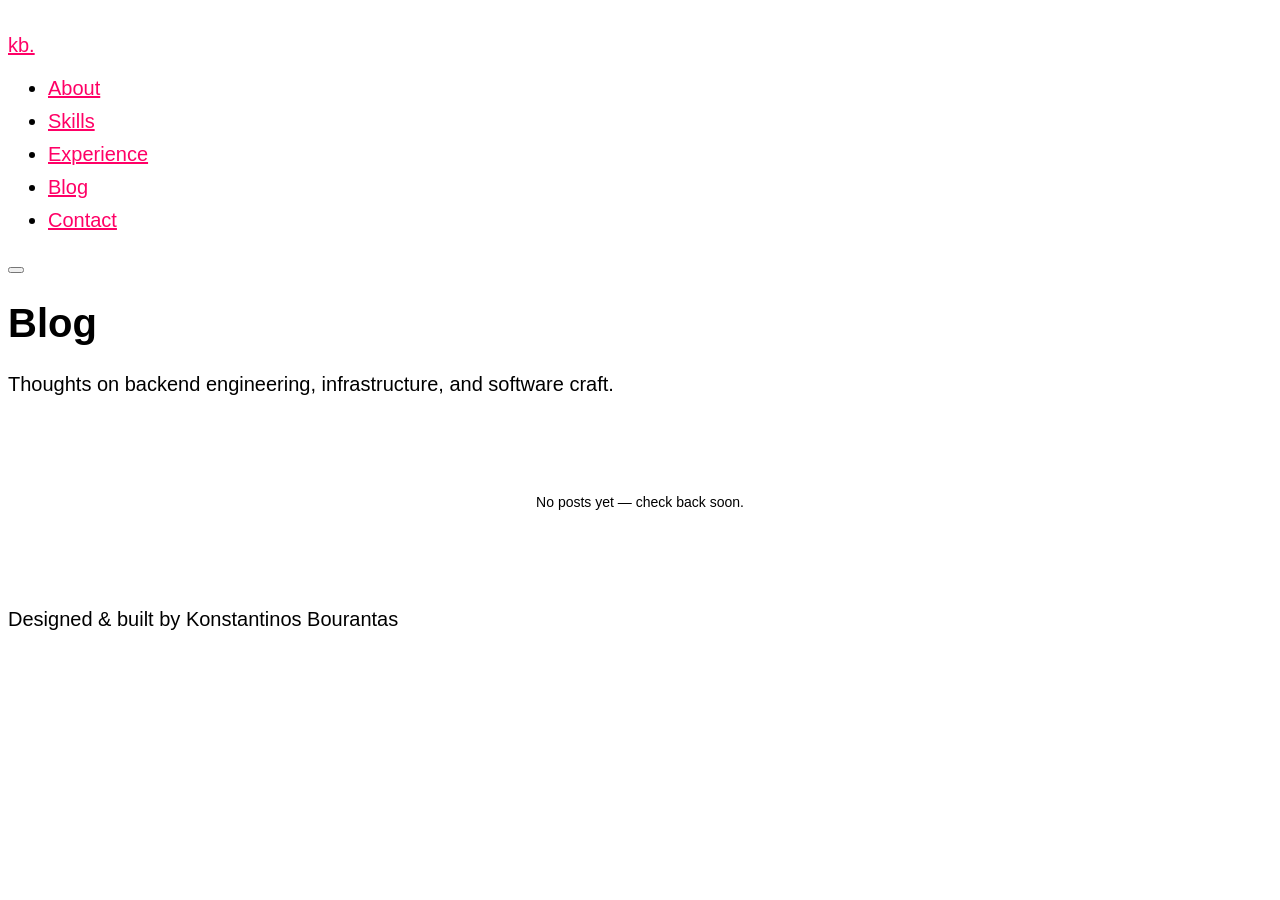
==== blog/index.html @ 4cfc1683 "update personal page design" ====
<!DOCTYPE html>
<html lang="en">
<head>
  <meta charset="UTF-8" />
  <meta name="viewport" content="width=device-width, initial-scale=1" />

  <!-- Primary -->
  <title>Blog — Konstantinos Bourantas</title>
  <meta name="description" content="Thoughts on backend engineering, cloud infrastructure, Python, Kubernetes, and software craft by Konstantinos Bourantas." />
  <meta name="author" content="Konstantinos Bourantas" />
  <link rel="canonical" href="https://omnone.github.io/blog/" />

  <!-- Open Graph -->
  <meta property="og:type" content="website" />
  <meta property="og:url" content="https://omnone.github.io/blog/" />
  <meta property="og:title" content="Blog — Konstantinos Bourantas" />
  <meta property="og:description" content="Thoughts on backend engineering, cloud infrastructure, Python, Kubernetes, and software craft." />
  <meta property="og:image" content="https://omnone.github.io/assets/images/profile3.jpg" />
  <meta property="og:site_name" content="Konstantinos Bourantas" />

  <!-- Twitter Card -->
  <meta name="twitter:card" content="summary" />
  <meta name="twitter:title" content="Blog — Konstantinos Bourantas" />
  <meta name="twitter:description" content="Thoughts on backend engineering, cloud infrastructure, Python, and Kubernetes." />

  <link rel="preconnect" href="https://fonts.googleapis.com">
  <link rel="preconnect" href="https://fonts.gstatic.com" crossorigin>
  <link href="https://fonts.googleapis.com/css2?family=Inter:wght@300;400;500;600;700&family=JetBrains+Mono:wght@400;500&display=swap" rel="stylesheet">
  <link rel="stylesheet" href="../assets/css/style.css" />
</head>
<body>

  <nav id="navbar">
    <div class="nav-inner">
      <a class="nav-logo" href="/">kb.</a>
      <ul class="nav-links" id="nav-links">
        <li><a href="/#about">About</a></li>
        <li><a href="/#skills">Skills</a></li>
        <li><a href="/#experience">Experience</a></li>
        <li><a href="/blog/index.html">Blog</a></li>
        <li><a href="/#contact" class="btn-nav">Contact</a></li>
      </ul>
      <button class="hamburger" id="hamburger" aria-label="Toggle menu">
        <span></span><span></span><span></span>
      </button>
    </div>
  </nav>

  <div class="page-header">
    <h1>Blog</h1>
    <p>Thoughts on backend engineering, infrastructure, and software craft.</p>
  </div>

  <!--
    To add a new post:
    1. Copy blog/posts/_template.html to blog/posts/your-post-slug.html
    2. Fill in POST_TITLE, TAG, date, content
    3. Add a new .blog-card entry below pointing to the new file
    4. Add a matching card in the blog preview section of index.html
  -->
  <div class="blog-listing" id="posts">

    <!-- No posts yet — delete this block and add .blog-card entries when you publish -->
    <div style="grid-column: 1/-1; padding: 4rem 0; text-align: center;">
      <p style="font-family: var(--font-mono); font-size: 0.875rem; color: var(--text-muted);">No posts yet — check back soon.</p>
    </div>

  </div>

  <footer>
    <p>Designed &amp; built by Konstantinos Bourantas</p>
  </footer>

  <script src="../assets/js/main.js"></script>
</body>
</html>
---- assets/css/style.css ----
body {
            /* font-family: Oswald, sans-serif; */
            font-family: 'Open Sans Condensed', sans-serif;
            padding-top: 2%;
            font-size: 20px;
            background: rgb(255, 255, 255);
            position: relative;
        }

        li {
            margin: 10px auto;
        }

        .responsive {
            width: 100%;
            height: auto;
        }

        .center-text {
            text-align: center;
        }

        .skill-list {
            list-style: none;
            margin: 0;
            padding: 1em;
        }

        .card p {
            padding: 3%;
        }

        .navbar-brand {}

        #sep {
            border-left: 1px solid;
        }

        .center-bitch {
            text-align: center;
            margin-left: auto;
            margin-right: auto;
        }

        hr {
            background-color: white;
          
        }

        .fa {
            padding: 10px;
        }

        #myBtn {
            display: none;
            /* Hidden by default */
            position: fixed;
            /* Fixed/sticky position */
            bottom: 20px;
            /* Place the button at the bottom of the page */
            right: 30px;
            /* Place the button 30px from the right */
            z-index: 99;
            /* Make sure it does not overlap */
            border: none;
            /* Remove borders */
            outline: none;
            /* Remove outline */
            background: rgb(38, 38, 38, 0.9);
            color: rgb(217, 217, 217);
            /* Text color */
            cursor: pointer;
            /* Add a mouse pointer on hover */
            padding: 5px;
            /* Some padding */
            border-radius: 5px;
            /* Rounded corners */
        }

        #myBtn:hover {
            font-weight: bold;
            color: hite;
            /* Add a dark-grey background on hover */
        }

        #foot {
            margin-top: 2%;
            text-align: center;
            text-shadow: 1px 1px 1px rgb(38, 38, 38, 0.9);
            color: rgb(38, 38, 38, 0.9);
        }

        .kostas-photo {
            width: 160px;
            height: 150px;
            text-align: center;
            margin: 20px auto;
            box-shadow: 0 4px 8px 0 rgba(0, 0, 0, 0.2), 0 6px 20px 0 rgba(0, 0, 0, 0.19);
            border-radius: 50%;
        }

        .card {
            /* margin-top: 10%; */
        }

        #education-card {
            color: rgb(38, 38, 38, 0.9);
            background: : rgba(217, 217, 217, 0.5) !important;
            margin-bottom: 10%;
            margin-top: 5%;
            /*position: relative;*/
        }

        #info-card-left,
        #info-card-right {
            margin-top: 5%;
            margin-bottom: 5%;

        }

        #sticky-sidebar{
            overflow: auto!important;
            position: -webkit-sticky!important;
            position: sticky!important;
            top: 5%!important;
        }



        .navbar-nav>li>a {
            padding-top: 5px !important;
            padding-bottom: 5px !important;
            font-size: 15px;
        }

        .navbar {
            min-height: 32px !important
        }

        .panel {
            background-color: rgba(89, 89, 89, 0.7);
            border: 1px solid rgba(89, 89, 89, 0.8);
            margin-top: 30px;
            padding-bottom: 20px;
            color: rgb(102, 102, 102);
            box-shadow: 0 4px 8px 0 rgba(0, 0, 0, 0.2), 0 6px 20px 0 rgba(0, 0, 0, 0.19);
        }

        .custom-panel {
            background: rgb(38, 38, 38);
            /*fallback*/
            background: rgb(38, 38, 38, 0.9);
            color: rgb(217, 217, 217);
        }


        .custom-panel p {
            border: 1px solid rgb(102, 102, 102);
            border-radius: 10px;
            padding-top: 20px;
            padding: 20px;
        }

        #row-icons {
            border: 1px solid rgb(102, 102, 102);
            border-radius: 10px;
            /* padding-top: 20px; */
            padding: 1%;
        }

        #row-icons a:hover {
            background-color: rgb(38, 38, 38, 0.6);
        }

        /* Bob */

        @-webkit-keyframes hvr-bob {
            0% {
                -webkit-transform: translateY(-8px);
                transform: translateY(-8px);
            }

            50% {
                -webkit-transform: translateY(-4px);
                transform: translateY(-4px);
            }

            100% {
                -webkit-transform: translateY(-8px);
                transform: translateY(-8px);
            }
        }

        @keyframes hvr-bob {
            0% {
                -webkit-transform: translateY(-8px);
                transform: translateY(-8px);
            }

            50% {
                -webkit-transform: translateY(-4px);
                transform: translateY(-4px);
            }

            100% {
                -webkit-transform: translateY(-8px);
                transform: translateY(-8px);
            }
        }

        @-webkit-keyframes hvr-bob-float {
            100% {
                -webkit-transform: translateY(-8px);
                transform: translateY(-8px);
            }
        }

        @keyframes hvr-bob-float {
            100% {
                -webkit-transform: translateY(-8px);
                transform: translateY(-8px);
            }
        }

        .hvr-bob {
            display: inline-block;
            vertical-align: middle;
            -webkit-transform: perspective(1px) translateZ(0);
            transform: perspective(1px) translateZ(0);
            box-shadow: 0 0 1px rgba(0, 0, 0, 0);
        }

        .hvr-bob:hover,
        .hvr-bob:focus,
        .hvr-bob:active {
            -webkit-animation-name: hvr-bob-float, hvr-bob;
            animation-name: hvr-bob-float, hvr-bob;
            -webkit-animation-duration: .3s, 1.5s;
            animation-duration: .3s, 1.5s;
            -webkit-animation-delay: 0s, .3s;
            animation-delay: 0s, .3s;
            -webkit-animation-timing-function: ease-out, ease-in-out;
            animation-timing-function: ease-out, ease-in-out;
            -webkit-animation-iteration-count: 1, infinite;
            animation-iteration-count: 1, infinite;
            -webkit-animation-fill-mode: forwards;
            animation-fill-mode: forwards;
            -webkit-animation-direction: normal, alternate;
            animation-direction: normal, alternate;
        }

        .border-custom {
            border: 1px solid rgb(102, 102, 102);
            border-radius: 10px;
            /* padding-top: 20px; */
            padding: 20px;
        }

        .navbar-custom {
            background: rgb(38, 38, 38, 0.9);
            color: rgb(217, 217, 217);
        }

        /* links color */

        a,
        #email-pop,
        .btn-link {
            /* color: rgb(255, 0, 255); */
            color: rgb(255, 0, 102);
        }

        .card-header {
            background-color: white;
            color: black;
        }

        #row-icons a {
            padding: 2%;
        }

        a:hover,
        #email-pop:hover,
        button:hover {
            color: rgb(255, 77, 148) !important;
        }

        .navbar-custom .navbar-nav>.active>a {
            color: white;
            background-color: transparent;
        }

        li.active a:hover {
            font-weight: bold;
            color: white;
            background: none;
            border-bottom: 1px solid white;
            #0088cc;
            display: inline;
        }

        .navbar-custom .navbar-nav>li>a:focus,
        .navbar-custom .navbar-nav>.active>a:focus {
            background: none !important;
            font-weight: bold;
        }

        .navbar-custom .navbar-nav>li>a:hover,
        .navbar-custom .navbar-nav>.active>a:hover,
        .navbar-custom .navbar-nav>.open>a {
            font-weight: bold;
            color: white;
            background: none;
            border-bottom: 1px solid white;
        }

        .navbar-toggle .icon-bar {
            background-color: rgb(217, 217, 217);
        }

        #general {
            /* background-image: url('imgs/aspromauro.jpg'); */
            min-height: 500px;
            background-attachment: fixed;
            background-position: center;
            background-repeat: no-repeat;
            background-size: cover;
            /* padding-top: 30px; */
            border-radius: 10px;
            border: 1px solid rgba(0, 0, 0, 0.125);
            webkit-background-size: cover;
            -moz-background-size: cover;
            -o-background-size: cover;
            background-size: cover;
            height: 100%;
            width: 100%;
        }

        #panel-info ul li {
            color: white;
            padding-right: 40px;
            padding-top: 5px;
            text-align: center;
            list-style-type: none;
        }

        #panel-info {
            display: none;
            background: rgb(38, 38, 38, 0.9);
        }

        #welcome {
            color: white;
            font-size: 150px;
            margin-top: 100px;
            text-shadow: 1px 1px 2px black
        }

        #ceid-link {
            color: rgb(204, 0, 204) !important;
        }

        .terminal {
            background-color: black !important;
            color: rgb(204, 0, 204) !important;
            font-family: Monaco, Consolas, "Lucida Console", monospace;
            text-align: left !important;
            width: 600px;
            display: inline-block;
            height: auto;
        }

        @media only screen and (max-width: 700px) {
            .terminal {
                background-color: black !important;
                color: rgb(204, 0, 204) !important;
                font-family: Monaco, Consolas, "Lucida Console", monospace;
                text-align: left !important;
                width: auto;
                display: inline-block;
                height: auto;
            }
        }

        .terminal p {
            display: inline;
        }

        .cmd {
            display: inline;
        }

        .nodisplay {
            visibility: hidden;
        }

        input[type="text"],
        textarea {
            background-color: black;
            outline: none;
        }

        *:focus {
            outline: none;
        }

        .title {
            display: inline-block;
            border: 1px solid rgb(102, 102, 102);
            border-radius: 10px;
            margin: 10px;
            color: rgb(217, 217, 217);
        }

        #contact ul {
            list-style: none;
            border: 1px solid rgb(102, 102, 102);
            border-radius: 10px;
        }
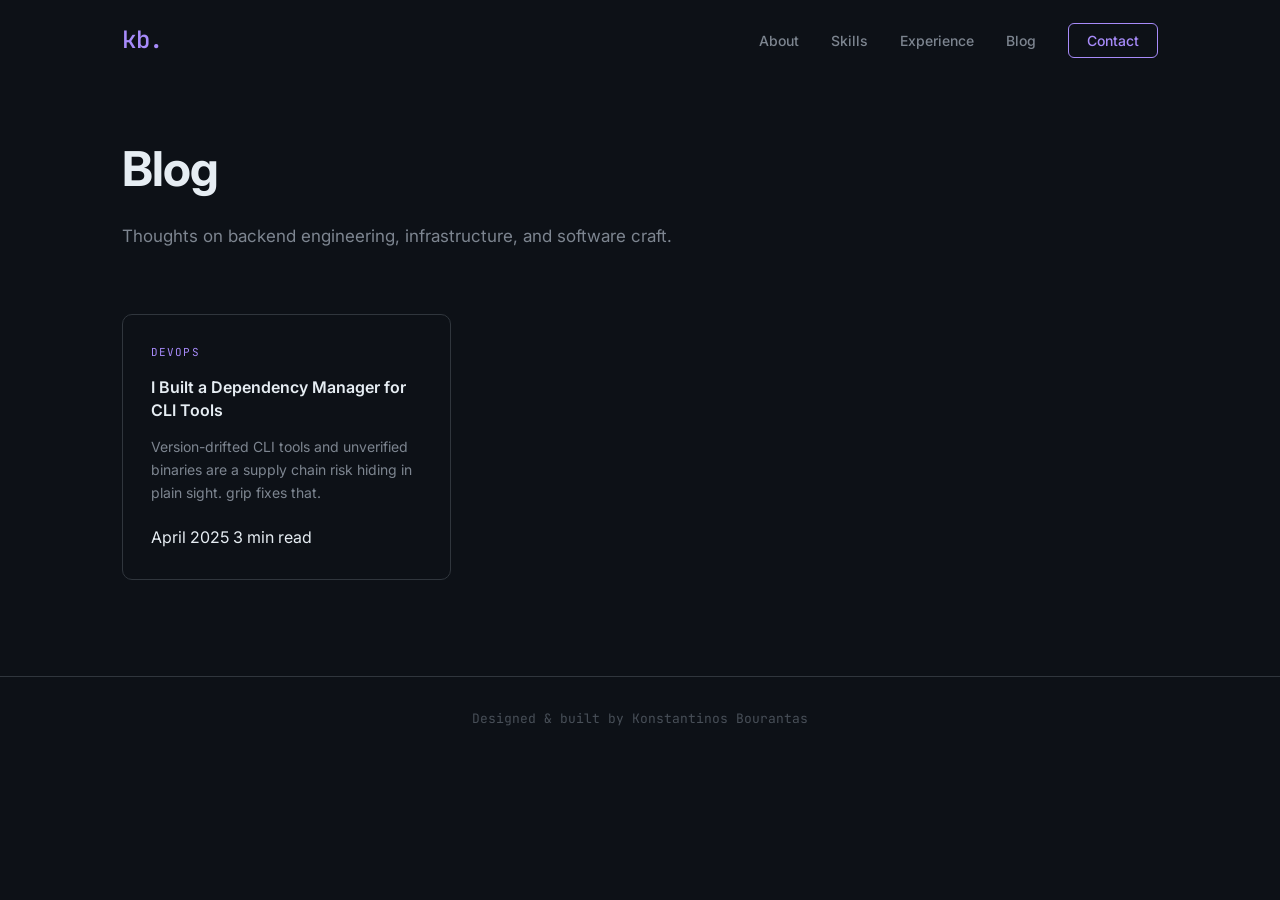
==== commit d41a97ad: "add article grip" ====
--- a/blog/index.html
+++ b/blog/index.html
@@ -60,10 +60,15 @@
   -->
   <div class="blog-listing" id="posts">
 
-    <!-- No posts yet — delete this block and add .blog-card entries when you publish -->
-    <div style="grid-column: 1/-1; padding: 4rem 0; text-align: center;">
-      <p style="font-family: var(--font-mono); font-size: 0.875rem; color: var(--text-muted);">No posts yet — check back soon.</p>
-    </div>
+    <a href="posts/grip-cli-dependency-manager.html" class="blog-card">
+      <span class="blog-tag">DevOps</span>
+      <h3>I Built a Dependency Manager for CLI Tools</h3>
+      <p>Version-drifted CLI tools and unverified binaries are a supply chain risk hiding in plain sight. grip fixes that.</p>
+      <div class="card-meta">
+        <span>April 2025</span>
+        <span>3 min read</span>
+      </div>
+    </a>
 
   </div>
 
--- a/assets/css/style.css
+++ b/assets/css/style.css
@@ -1,419 +1,850 @@
-        body {
-            /* font-family: Oswald, sans-serif; */
-            font-family: 'Open Sans Condensed', sans-serif;
-            padding-top: 2%;
-            font-size: 20px;
-            background: rgb(255, 255, 255);
-            position: relative;
-        }
-
-        li {
-            margin: 10px auto;
-        }
-
-        .responsive {
-            width: 100%;
-            height: auto;
-        }
-
-        .center-text {
-            text-align: center;
-        }
-
-        .skill-list {
-            list-style: none;
-            margin: 0;
-            padding: 1em;
-        }
-
-        .card p {
-            padding: 3%;
-        }
-
-        .navbar-brand {}
-
-        #sep {
-            border-left: 1px solid;
-        }
-
-        .center-bitch {
-            text-align: center;
-            margin-left: auto;
-            margin-right: auto;
-        }
-
-        hr {
-            background-color: white;
-          
-        }
-
-        .fa {
-            padding: 10px;
-        }
-
-        #myBtn {
-            display: none;
-            /* Hidden by default */
-            position: fixed;
-            /* Fixed/sticky position */
-            bottom: 20px;
-            /* Place the button at the bottom of the page */
-            right: 30px;
-            /* Place the button 30px from the right */
-            z-index: 99;
-            /* Make sure it does not overlap */
-            border: none;
-            /* Remove borders */
-            outline: none;
-            /* Remove outline */
-            background: rgb(38, 38, 38, 0.9);
-            color: rgb(217, 217, 217);
-            /* Text color */
-            cursor: pointer;
-            /* Add a mouse pointer on hover */
-            padding: 5px;
-            /* Some padding */
-            border-radius: 5px;
-            /* Rounded corners */
-        }
-
-        #myBtn:hover {
-            font-weight: bold;
-            color: hite;
-            /* Add a dark-grey background on hover */
-        }
-
-        #foot {
-            margin-top: 2%;
-            text-align: center;
-            text-shadow: 1px 1px 1px rgb(38, 38, 38, 0.9);
-            color: rgb(38, 38, 38, 0.9);
-        }
-
-        .kostas-photo {
-            width: 160px;
-            height: 150px;
-            text-align: center;
-            margin: 20px auto;
-            box-shadow: 0 4px 8px 0 rgba(0, 0, 0, 0.2), 0 6px 20px 0 rgba(0, 0, 0, 0.19);
-            border-radius: 50%;
-        }
-
-        .card {
-            /* margin-top: 10%; */
-        }
-
-        #education-card {
-            color: rgb(38, 38, 38, 0.9);
-            background: : rgba(217, 217, 217, 0.5) !important;
-            margin-bottom: 10%;
-            margin-top: 5%;
-            /*position: relative;*/
-        }
-
-        #info-card-left,
-        #info-card-right {
-            margin-top: 5%;
-            margin-bottom: 5%;
-
-        }
-
-        #sticky-sidebar{
-            overflow: auto!important;
-            position: -webkit-sticky!important;
-            position: sticky!important;
-            top: 5%!important;
-        }
-
-
-
-        .navbar-nav>li>a {
-            padding-top: 5px !important;
-            padding-bottom: 5px !important;
-            font-size: 15px;
-        }
-
-        .navbar {
-            min-height: 32px !important
-        }
-
-        .panel {
-            background-color: rgba(89, 89, 89, 0.7);
-            border: 1px solid rgba(89, 89, 89, 0.8);
-            margin-top: 30px;
-            padding-bottom: 20px;
-            color: rgb(102, 102, 102);
-            box-shadow: 0 4px 8px 0 rgba(0, 0, 0, 0.2), 0 6px 20px 0 rgba(0, 0, 0, 0.19);
-        }
-
-        .custom-panel {
-            background: rgb(38, 38, 38);
-            /*fallback*/
-            background: rgb(38, 38, 38, 0.9);
-            color: rgb(217, 217, 217);
-        }
-
-
-        .custom-panel p {
-            border: 1px solid rgb(102, 102, 102);
-            border-radius: 10px;
-            padding-top: 20px;
-            padding: 20px;
-        }
-
-        #row-icons {
-            border: 1px solid rgb(102, 102, 102);
-            border-radius: 10px;
-            /* padding-top: 20px; */
-            padding: 1%;
-        }
-
-        #row-icons a:hover {
-            background-color: rgb(38, 38, 38, 0.6);
-        }
-
-        /* Bob */
-
-        @-webkit-keyframes hvr-bob {
-            0% {
-                -webkit-transform: translateY(-8px);
-                transform: translateY(-8px);
-            }
-
-            50% {
-                -webkit-transform: translateY(-4px);
-                transform: translateY(-4px);
-            }
-
-            100% {
-                -webkit-transform: translateY(-8px);
-                transform: translateY(-8px);
-            }
-        }
-
-        @keyframes hvr-bob {
-            0% {
-                -webkit-transform: translateY(-8px);
-                transform: translateY(-8px);
-            }
-
-            50% {
-                -webkit-transform: translateY(-4px);
-                transform: translateY(-4px);
-            }
-
-            100% {
-                -webkit-transform: translateY(-8px);
-                transform: translateY(-8px);
-            }
-        }
-
-        @-webkit-keyframes hvr-bob-float {
-            100% {
-                -webkit-transform: translateY(-8px);
-                transform: translateY(-8px);
-            }
-        }
-
-        @keyframes hvr-bob-float {
-            100% {
-                -webkit-transform: translateY(-8px);
-                transform: translateY(-8px);
-            }
-        }
-
-        .hvr-bob {
-            display: inline-block;
-            vertical-align: middle;
-            -webkit-transform: perspective(1px) translateZ(0);
-            transform: perspective(1px) translateZ(0);
-            box-shadow: 0 0 1px rgba(0, 0, 0, 0);
-        }
-
-        .hvr-bob:hover,
-        .hvr-bob:focus,
-        .hvr-bob:active {
-            -webkit-animation-name: hvr-bob-float, hvr-bob;
-            animation-name: hvr-bob-float, hvr-bob;
-            -webkit-animation-duration: .3s, 1.5s;
-            animation-duration: .3s, 1.5s;
-            -webkit-animation-delay: 0s, .3s;
-            animation-delay: 0s, .3s;
-            -webkit-animation-timing-function: ease-out, ease-in-out;
-            animation-timing-function: ease-out, ease-in-out;
-            -webkit-animation-iteration-count: 1, infinite;
-            animation-iteration-count: 1, infinite;
-            -webkit-animation-fill-mode: forwards;
-            animation-fill-mode: forwards;
-            -webkit-animation-direction: normal, alternate;
-            animation-direction: normal, alternate;
-        }
-
-        .border-custom {
-            border: 1px solid rgb(102, 102, 102);
-            border-radius: 10px;
-            /* padding-top: 20px; */
-            padding: 20px;
-        }
-
-        .navbar-custom {
-            background: rgb(38, 38, 38, 0.9);
-            color: rgb(217, 217, 217);
-        }
-
-        /* links color */
-
-        a,
-        #email-pop,
-        .btn-link {
-            /* color: rgb(255, 0, 255); */
-            color: rgb(255, 0, 102);
-        }
-
-        .card-header {
-            background-color: white;
-            color: black;
-        }
-
-        #row-icons a {
-            padding: 2%;
-        }
-
-        a:hover,
-        #email-pop:hover,
-        button:hover {
-            color: rgb(255, 77, 148) !important;
-        }
-
-        .navbar-custom .navbar-nav>.active>a {
-            color: white;
-            background-color: transparent;
-        }
-
-        li.active a:hover {
-            font-weight: bold;
-            color: white;
-            background: none;
-            border-bottom: 1px solid white;
-            #0088cc;
-            display: inline;
-        }
-
-        .navbar-custom .navbar-nav>li>a:focus,
-        .navbar-custom .navbar-nav>.active>a:focus {
-            background: none !important;
-            font-weight: bold;
-        }
-
-        .navbar-custom .navbar-nav>li>a:hover,
-        .navbar-custom .navbar-nav>.active>a:hover,
-        .navbar-custom .navbar-nav>.open>a {
-            font-weight: bold;
-            color: white;
-            background: none;
-            border-bottom: 1px solid white;
-        }
-
-        .navbar-toggle .icon-bar {
-            background-color: rgb(217, 217, 217);
-        }
-
-        #general {
-            /* background-image: url('imgs/aspromauro.jpg'); */
-            min-height: 500px;
-            background-attachment: fixed;
-            background-position: center;
-            background-repeat: no-repeat;
-            background-size: cover;
-            /* padding-top: 30px; */
-            border-radius: 10px;
-            border: 1px solid rgba(0, 0, 0, 0.125);
-            webkit-background-size: cover;
-            -moz-background-size: cover;
-            -o-background-size: cover;
-            background-size: cover;
-            height: 100%;
-            width: 100%;
-        }
-
-        #panel-info ul li {
-            color: white;
-            padding-right: 40px;
-            padding-top: 5px;
-            text-align: center;
-            list-style-type: none;
-        }
-
-        #panel-info {
-            display: none;
-            background: rgb(38, 38, 38, 0.9);
-        }
-
-        #welcome {
-            color: white;
-            font-size: 150px;
-            margin-top: 100px;
-            text-shadow: 1px 1px 2px black
-        }
-
-        #ceid-link {
-            color: rgb(204, 0, 204) !important;
-        }
-
-        .terminal {
-            background-color: black !important;
-            color: rgb(204, 0, 204) !important;
-            font-family: Monaco, Consolas, "Lucida Console", monospace;
-            text-align: left !important;
-            width: 600px;
-            display: inline-block;
-            height: auto;
-        }
-
-        @media only screen and (max-width: 700px) {
-            .terminal {
-                background-color: black !important;
-                color: rgb(204, 0, 204) !important;
-                font-family: Monaco, Consolas, "Lucida Console", monospace;
-                text-align: left !important;
-                width: auto;
-                display: inline-block;
-                height: auto;
-            }
-        }
-
-        .terminal p {
-            display: inline;
-        }
-
-        .cmd {
-            display: inline;
-        }
-
-        .nodisplay {
-            visibility: hidden;
-        }
-
-        input[type="text"],
-        textarea {
-            background-color: black;
-            outline: none;
-        }
-
-        *:focus {
-            outline: none;
-        }
-
-        .title {
-            display: inline-block;
-            border: 1px solid rgb(102, 102, 102);
-            border-radius: 10px;
-            margin: 10px;
-            color: rgb(217, 217, 217);
-        }
-
-        #contact ul {
-            list-style: none;
-            border: 1px solid rgb(102, 102, 102);
-            border-radius: 10px;
-        }+/* ================================================
+   Design System — Konstantinos Bourantas
+   ================================================ */
+:root {
+  --bg: #0d1117;
+  --surface: #161b22;
+  --surface-2: #21262d;
+  --border: #30363d;
+  --accent: #a78bfa;
+  --accent-dim: rgba(167, 139, 250, 0.1);
+  --text-primary: #e6edf3;
+  --text-secondary: #7d8590;
+  --text-muted: #484f58;
+  --font-sans: 'Inter', -apple-system, BlinkMacSystemFont, 'Segoe UI', sans-serif;
+  --font-mono: 'JetBrains Mono', 'Fira Code', 'Cascadia Code', monospace;
+  --transition: 0.2s ease;
+  --shadow-lg: 0 8px 32px rgba(0, 0, 0, 0.5);
+  --radius: 10px;
+}
+
+/* ================================================
+   Reset & Base
+   ================================================ */
+*, *::before, *::after { box-sizing: border-box; margin: 0; padding: 0; }
+
+html {
+  scroll-behavior: smooth;
+  scrollbar-width: thin;
+  scrollbar-color: var(--border) var(--bg);
+}
+
+::-webkit-scrollbar { width: 6px; }
+::-webkit-scrollbar-track { background: var(--bg); }
+::-webkit-scrollbar-thumb { background: var(--border); border-radius: 3px; }
+::-webkit-scrollbar-thumb:hover { background: var(--text-muted); }
+
+body {
+  background: var(--bg);
+  color: var(--text-primary);
+  font-family: var(--font-sans);
+  font-size: 16px;
+  line-height: 1.7;
+  -webkit-font-smoothing: antialiased;
+}
+
+a { color: inherit; text-decoration: none; }
+ul { list-style: none; }
+img { display: block; max-width: 100%; }
+
+/* ================================================
+   Navigation
+   ================================================ */
+#navbar {
+  position: fixed;
+  top: 0;
+  width: 100%;
+  z-index: 100;
+  padding: 1.25rem 0;
+  transition: padding var(--transition), background var(--transition), border-color var(--transition);
+  border-bottom: 1px solid transparent;
+}
+
+#navbar.scrolled {
+  background: rgba(13, 17, 23, 0.9);
+  backdrop-filter: blur(12px);
+  -webkit-backdrop-filter: blur(12px);
+  border-bottom-color: var(--border);
+  padding: 0.875rem 0;
+}
+
+.nav-inner {
+  max-width: 1100px;
+  margin: 0 auto;
+  padding: 0 2rem;
+  display: flex;
+  align-items: center;
+  justify-content: space-between;
+}
+
+.nav-logo {
+  font-family: var(--font-mono);
+  font-size: 1.5rem;
+  font-weight: 500;
+  color: var(--accent);
+  letter-spacing: -0.5px;
+}
+
+.nav-links {
+  display: flex;
+  align-items: center;
+  gap: 2rem;
+}
+
+.nav-links a {
+  color: var(--text-secondary);
+  font-size: 0.875rem;
+  font-weight: 500;
+  transition: color var(--transition);
+}
+
+.nav-links a:hover { color: var(--text-primary); }
+
+.btn-nav {
+  color: var(--accent) !important;
+  border: 1px solid var(--accent);
+  padding: 0.5rem 1.125rem !important;
+  border-radius: 6px;
+  transition: background var(--transition) !important;
+}
+
+.btn-nav:hover { background: var(--accent-dim) !important; }
+
+.hamburger {
+  display: none;
+  flex-direction: column;
+  gap: 5px;
+  background: none;
+  border: none;
+  cursor: pointer;
+  padding: 4px;
+}
+
+.hamburger span {
+  display: block;
+  width: 22px;
+  height: 2px;
+  background: var(--text-primary);
+  border-radius: 2px;
+  transition: all var(--transition);
+}
+
+.nav-links.open {
+  display: flex !important;
+  flex-direction: column;
+  position: fixed;
+  top: 0; right: 0; bottom: 0;
+  width: 65%;
+  max-width: 280px;
+  background: var(--surface);
+  border-left: 1px solid var(--border);
+  padding: 5rem 2rem 2rem;
+  gap: 1.75rem;
+  z-index: 99;
+  box-shadow: -8px 0 32px rgba(0, 0, 0, 0.4);
+}
+
+/* ================================================
+   Hero
+   ================================================ */
+#hero {
+  min-height: 100vh;
+  display: flex;
+  flex-direction: column;
+  justify-content: center;
+  padding: 0 2rem;
+  max-width: 1100px;
+  margin: 0 auto;
+  position: relative;
+}
+
+.hero-greeting {
+  font-family: var(--font-mono);
+  color: var(--accent);
+  font-size: 1rem;
+  margin-bottom: 1rem;
+  opacity: 0;
+  animation: fadeUp 0.6s 0.2s forwards;
+}
+
+.hero-name {
+  font-size: clamp(2.5rem, 6vw, 5rem);
+  font-weight: 700;
+  letter-spacing: -2px;
+  line-height: 1.05;
+  margin-bottom: 0.875rem;
+  opacity: 0;
+  animation: fadeUp 0.6s 0.35s forwards;
+}
+
+.hero-role {
+  font-size: clamp(1.25rem, 3vw, 2rem);
+  font-weight: 300;
+  color: var(--text-secondary);
+  margin-bottom: 1.75rem;
+  min-height: 3rem;
+  opacity: 0;
+  animation: fadeUp 0.6s 0.5s forwards;
+}
+
+#typed-text { color: var(--accent); font-weight: 500; }
+.typed-cursor { color: var(--accent); }
+
+.hero-tagline {
+  max-width: 500px;
+  color: var(--text-secondary);
+  font-size: 1.0625rem;
+  margin-bottom: 2.5rem;
+  line-height: 1.7;
+  opacity: 0;
+  animation: fadeUp 0.6s 0.65s forwards;
+}
+
+.hero-cta {
+  display: flex;
+  gap: 1rem;
+  flex-wrap: wrap;
+  opacity: 0;
+  animation: fadeUp 0.6s 0.8s forwards;
+}
+
+.hero-scroll {
+  position: absolute;
+  bottom: 2.5rem;
+  display: flex;
+  align-items: center;
+  gap: 0.75rem;
+  color: var(--text-muted);
+  font-size: 0.6875rem;
+  font-family: var(--font-mono);
+  letter-spacing: 0.1em;
+  text-transform: uppercase;
+  opacity: 0;
+  animation: fadeIn 1s 1.5s forwards;
+}
+
+.scroll-line {
+  width: 40px;
+  height: 1px;
+  background: var(--text-muted);
+  animation: scrollPulse 2s 2s infinite;
+}
+
+/* ================================================
+   Buttons
+   ================================================ */
+.btn-primary {
+  display: inline-block;
+  background: var(--accent);
+  color: #0d1117;
+  padding: 0.75rem 1.75rem;
+  border-radius: 6px;
+  font-weight: 600;
+  font-size: 0.9375rem;
+  transition: opacity var(--transition), transform var(--transition);
+}
+
+.btn-primary:hover { opacity: 0.85; transform: translateY(-1px); }
+
+.btn-secondary {
+  display: inline-block;
+  color: var(--text-primary);
+  border: 1px solid var(--border);
+  padding: 0.75rem 1.75rem;
+  border-radius: 6px;
+  font-weight: 500;
+  font-size: 0.9375rem;
+  background: var(--surface);
+  transition: border-color var(--transition), background var(--transition), transform var(--transition);
+}
+
+.btn-secondary:hover {
+  border-color: var(--accent);
+  background: var(--accent-dim);
+  transform: translateY(-1px);
+}
+
+/* ================================================
+   Sections
+   ================================================ */
+section { padding: 6rem 0; }
+
+.section-inner {
+  max-width: 1100px;
+  margin: 0 auto;
+  padding: 0 2rem;
+}
+
+.section-title {
+  font-size: 1.75rem;
+  font-weight: 700;
+  margin-bottom: 3rem;
+  display: flex;
+  align-items: center;
+  gap: 0.75rem;
+  white-space: nowrap;
+}
+
+.section-title::after {
+  content: '';
+  flex: 1;
+  height: 1px;
+  background: var(--border);
+  max-width: 320px;
+  min-width: 40px;
+}
+
+.title-num {
+  font-family: var(--font-mono);
+  font-size: 1rem;
+  color: var(--accent);
+  font-weight: 400;
+}
+
+/* ================================================
+   About
+   ================================================ */
+#about { background: var(--bg); }
+
+.about-grid {
+  display: grid;
+  grid-template-columns: 1fr 260px;
+  gap: 4rem;
+  align-items: start;
+}
+
+.about-text p {
+  color: var(--text-secondary);
+  margin-bottom: 1.25rem;
+  font-size: 1rem;
+  line-height: 1.8;
+}
+
+.about-text strong { color: var(--text-primary); font-weight: 600; }
+
+.about-interests {
+  margin-top: 1.5rem;
+}
+
+.about-interests h4 {
+  font-size: 0.75rem;
+  font-family: var(--font-mono);
+  text-transform: uppercase;
+  letter-spacing: 0.08em;
+  color: var(--accent);
+  margin-bottom: 0.75rem;
+}
+
+.about-interests ul {
+  list-style: none;
+  padding: 0;
+  margin: 0;
+  display: flex;
+  flex-direction: column;
+  gap: 0.4rem;
+}
+
+.about-interests ul li {
+  font-size: 0.9rem;
+  color: var(--text-secondary);
+  padding-left: 1.25rem;
+  position: relative;
+}
+
+.about-interests ul li::before {
+  content: '▸';
+  position: absolute;
+  left: 0;
+  color: var(--accent);
+  font-size: 0.75rem;
+  top: 0.1em;
+}
+
+.about-links {
+  display: flex;
+  gap: 1.5rem;
+  margin-top: 2rem;
+  flex-wrap: wrap;
+}
+
+.icon-link {
+  color: var(--accent);
+  font-size: 0.875rem;
+  font-weight: 500;
+  transition: opacity var(--transition);
+  display: flex;
+  align-items: center;
+  gap: 0.25rem;
+}
+
+.icon-link::after { content: ' ↗'; font-size: 0.7rem; opacity: 0.7; }
+.icon-link:hover { opacity: 0.7; }
+
+.about-image { display: flex; justify-content: center; }
+
+.img-wrapper {
+  width: 220px;
+  height: 220px;
+  border-radius: var(--radius);
+  overflow: hidden;
+  border: 2px solid var(--border);
+  box-shadow: var(--shadow-lg);
+  position: relative;
+}
+
+.img-wrapper::after {
+  content: '';
+  position: absolute;
+  inset: 0;
+  background: linear-gradient(135deg, var(--accent-dim), transparent 60%);
+  pointer-events: none;
+}
+
+.img-wrapper img {
+  width: 100%;
+  height: 100%;
+  object-fit: cover;
+  filter: grayscale(15%);
+  transition: filter 0.4s;
+}
+
+.img-wrapper:hover img { filter: grayscale(0%); }
+
+/* ================================================
+   Skills
+   ================================================ */
+#skills { background: var(--surface); }
+
+.skills-grid {
+  display: grid;
+  grid-template-columns: repeat(auto-fill, minmax(260px, 1fr));
+  gap: 1.5rem;
+}
+
+.skill-category {
+  background: var(--bg);
+  border: 1px solid var(--border);
+  border-radius: var(--radius);
+  padding: 1.5rem;
+  transition: border-color var(--transition);
+}
+
+.skill-category:hover { border-color: var(--accent); }
+
+.skill-category h3 {
+  font-size: 0.75rem;
+  font-family: var(--font-mono);
+  text-transform: uppercase;
+  letter-spacing: 0.1em;
+  color: var(--text-muted);
+  margin-bottom: 1rem;
+}
+
+.skill-tags { display: flex; flex-wrap: wrap; gap: 0.5rem; }
+
+.tag {
+  display: inline-block;
+  padding: 0.25rem 0.7rem;
+  border-radius: 4px;
+  font-size: 0.8125rem;
+  font-weight: 500;
+  background: var(--surface-2);
+  color: var(--text-secondary);
+  border: 1px solid var(--border);
+  transition: border-color var(--transition), color var(--transition);
+}
+
+.tag:hover { border-color: var(--accent); color: var(--text-primary); }
+
+.tag-primary {
+  background: var(--accent-dim);
+  color: var(--accent);
+  border-color: rgba(167, 139, 250, 0.3);
+}
+
+/* ================================================
+   Experience Timeline
+   ================================================ */
+#experience { background: var(--bg); }
+
+.timeline {
+  position: relative;
+  padding-left: 2rem;
+}
+
+.timeline::before {
+  content: '';
+  position: absolute;
+  left: 0;
+  top: 8px;
+  bottom: 2rem;
+  width: 2px;
+  background: linear-gradient(to bottom, var(--accent) 0%, var(--border) 100%);
+}
+
+.timeline-item {
+  position: relative;
+  padding-bottom: 2.5rem;
+  opacity: 0;
+  transform: translateY(16px);
+  transition: opacity 0.5s ease, transform 0.5s ease;
+}
+
+.timeline-item.visible { opacity: 1; transform: translateY(0); }
+.timeline-item:last-child { padding-bottom: 0; }
+
+.timeline-dot {
+  position: absolute;
+  left: -2.375rem;
+  top: 7px;
+  width: 12px;
+  height: 12px;
+  border-radius: 50%;
+  background: var(--accent);
+  border: 2px solid var(--bg);
+  box-shadow: 0 0 0 2px var(--accent);
+}
+
+.timeline-content {
+  background: var(--surface);
+  border: 1px solid var(--border);
+  border-radius: var(--radius);
+  padding: 1.5rem 1.75rem;
+  transition: border-color var(--transition);
+}
+
+.timeline-content:hover { border-color: rgba(167, 139, 250, 0.4); }
+
+.timeline-header {
+  display: flex;
+  align-items: baseline;
+  flex-wrap: wrap;
+  gap: 0.5rem 0.75rem;
+  margin-bottom: 0.25rem;
+}
+
+.timeline-header h3 { font-size: 1.0625rem; font-weight: 600; }
+.timeline-company { color: var(--accent); font-size: 0.9375rem; font-weight: 500; }
+
+.timeline-date {
+  display: block;
+  font-family: var(--font-mono);
+  font-size: 0.75rem;
+  color: var(--text-muted);
+  margin-bottom: 1rem;
+}
+
+.timeline-content > p { color: var(--text-secondary); font-size: 0.9375rem; }
+.timeline-content ul { display: flex; flex-direction: column; gap: 0.5rem; }
+
+.timeline-content li {
+  color: var(--text-secondary);
+  font-size: 0.9375rem;
+  padding-left: 1.25rem;
+  position: relative;
+  line-height: 1.6;
+}
+
+.timeline-content li::before {
+  content: '▸';
+  position: absolute;
+  left: 0;
+  color: var(--accent);
+  font-size: 0.7rem;
+  top: 0.22em;
+}
+
+/* ================================================
+   Blog Preview
+   ================================================ */
+#blog-preview { background: var(--surface); }
+
+.section-sub {
+  color: var(--text-secondary);
+  margin-top: -2rem;
+  margin-bottom: 2.5rem;
+  font-size: 0.9375rem;
+}
+
+.blog-grid {
+  display: grid;
+  grid-template-columns: repeat(auto-fill, minmax(280px, 1fr));
+  gap: 1.5rem;
+}
+
+.blog-card {
+  display: flex;
+  flex-direction: column;
+  background: var(--bg);
+  border: 1px solid var(--border);
+  border-radius: var(--radius);
+  padding: 1.75rem;
+  transition: border-color var(--transition), transform var(--transition);
+}
+
+.blog-card:hover { border-color: var(--accent); transform: translateY(-2px); }
+
+.blog-tag {
+  font-family: var(--font-mono);
+  font-size: 0.6875rem;
+  color: var(--accent);
+  text-transform: uppercase;
+  letter-spacing: 0.1em;
+  margin-bottom: 0.875rem;
+  display: block;
+}
+
+.blog-card h3 {
+  font-size: 1rem;
+  font-weight: 600;
+  line-height: 1.45;
+  margin-bottom: 0.75rem;
+  transition: color var(--transition);
+}
+
+.blog-card:hover h3 { color: var(--accent); }
+
+.blog-card > p {
+  color: var(--text-secondary);
+  font-size: 0.875rem;
+  line-height: 1.65;
+  flex: 1;
+  margin-bottom: 1.25rem;
+}
+
+.blog-date {
+  font-family: var(--font-mono);
+  font-size: 0.6875rem;
+  color: var(--text-muted);
+  display: block;
+}
+
+.blog-card-more {
+  align-items: center;
+  justify-content: center;
+  min-height: 120px;
+  border-style: dashed;
+  border-color: var(--surface-2);
+}
+
+.more-label { color: var(--accent); font-size: 1rem; font-weight: 500; }
+
+/* ================================================
+   Contact
+   ================================================ */
+#contact { background: var(--bg); }
+
+.contact-inner {
+  text-align: center;
+  max-width: 600px;
+  margin: 0 auto;
+}
+
+.contact-inner .section-title { justify-content: center; }
+.contact-inner .section-title::after { display: none; }
+
+.contact-inner > p {
+  color: var(--text-secondary);
+  margin-bottom: 2.5rem;
+  font-size: 1.0625rem;
+  line-height: 1.7;
+}
+
+.social-row {
+  display: flex;
+  justify-content: center;
+  gap: 2rem;
+  margin-top: 2.5rem;
+  flex-wrap: wrap;
+}
+
+.social-row a {
+  color: var(--text-secondary);
+  font-size: 0.875rem;
+  font-weight: 500;
+  transition: color var(--transition);
+}
+
+.social-row a:hover { color: var(--accent); }
+
+/* ================================================
+   Footer
+   ================================================ */
+footer {
+  border-top: 1px solid var(--border);
+  padding: 2rem;
+  text-align: center;
+  color: var(--text-muted);
+  font-size: 0.8125rem;
+  font-family: var(--font-mono);
+  line-height: 1.6;
+}
+
+footer p + p { margin-top: 0.5rem; }
+footer a { color: var(--accent); transition: opacity var(--transition); }
+footer a:hover { opacity: 0.7; }
+
+/* ================================================
+   Blog Pages — Layout
+   ================================================ */
+.page-header {
+  max-width: 1100px;
+  margin: 0 auto;
+  padding: 8rem 2rem 4rem;
+}
+
+.page-header h1 {
+  font-size: clamp(2rem, 4vw, 3rem);
+  font-weight: 700;
+  letter-spacing: -1px;
+  margin-bottom: 0.75rem;
+}
+
+.page-header p { color: var(--text-secondary); font-size: 1.0625rem; }
+
+.blog-listing {
+  max-width: 1100px;
+  margin: 0 auto;
+  padding: 0 2rem 6rem;
+  display: grid;
+  grid-template-columns: repeat(auto-fill, minmax(300px, 1fr));
+  gap: 1.5rem;
+}
+
+/* ================================================
+   Blog Post Prose
+   ================================================ */
+.post-layout {
+  max-width: 720px;
+  margin: 0 auto;
+  padding: 8rem 2rem 6rem;
+}
+
+.post-header { margin-bottom: 3rem; }
+.post-header .blog-tag { font-size: 0.75rem; margin-bottom: 1rem; }
+
+.post-header h1 {
+  font-size: clamp(1.75rem, 4vw, 2.75rem);
+  font-weight: 700;
+  letter-spacing: -1px;
+  line-height: 1.2;
+  margin-bottom: 1rem;
+}
+
+.post-meta {
+  display: flex;
+  gap: 1.5rem;
+  color: var(--text-muted);
+  font-family: var(--font-mono);
+  font-size: 0.75rem;
+  flex-wrap: wrap;
+}
+
+.post-divider { border: none; border-top: 1px solid var(--border); margin: 2.5rem 0; }
+
+.prose { color: var(--text-secondary); font-size: 1.0625rem; line-height: 1.8; }
+.prose h2 { color: var(--text-primary); font-size: 1.375rem; font-weight: 600; margin: 2.5rem 0 1rem; letter-spacing: -0.3px; }
+.prose h3 { color: var(--text-primary); font-size: 1.125rem; font-weight: 600; margin: 2rem 0 0.75rem; }
+.prose p { margin-bottom: 1.25rem; }
+.prose a { color: var(--accent); text-decoration: underline; text-underline-offset: 3px; }
+.prose a:hover { opacity: 0.8; }
+.prose strong { color: var(--text-primary); font-weight: 600; }
+.prose em { font-style: italic; }
+
+.prose code {
+  font-family: var(--font-mono);
+  font-size: 0.875em;
+  background: var(--surface-2);
+  border: 1px solid var(--border);
+  padding: 0.15em 0.45em;
+  border-radius: 4px;
+  color: var(--accent);
+}
+
+.prose pre {
+  background: var(--surface);
+  border: 1px solid var(--border);
+  border-radius: var(--radius);
+  padding: 1.5rem;
+  overflow-x: auto;
+  margin: 1.5rem 0;
+}
+
+.prose pre code {
+  background: none;
+  border: none;
+  padding: 0;
+  color: var(--text-primary);
+  font-size: 0.875rem;
+  line-height: 1.7;
+}
+
+.prose ul { list-style: none; margin: 1rem 0 1.25rem; display: flex; flex-direction: column; gap: 0.5rem; }
+.prose ul li { padding-left: 1.5rem; position: relative; }
+.prose ul li::before { content: '▸'; position: absolute; left: 0; color: var(--accent); font-size: 0.7rem; top: 0.3em; }
+
+.prose blockquote {
+  border-left: 3px solid var(--accent);
+  padding: 0.75rem 1.25rem;
+  margin: 1.5rem 0;
+  background: var(--accent-dim);
+  border-radius: 0 var(--radius) var(--radius) 0;
+  font-style: italic;
+}
+
+.post-footer {
+  margin-top: 4rem;
+  padding-top: 2rem;
+  border-top: 1px solid var(--border);
+  display: flex;
+  justify-content: space-between;
+  align-items: center;
+  flex-wrap: wrap;
+  gap: 1rem;
+}
+
+.back-link { color: var(--accent); font-size: 0.875rem; font-weight: 500; transition: opacity var(--transition); }
+.back-link:hover { opacity: 0.7; }
+
+/* ================================================
+   Animations
+   ================================================ */
+@keyframes fadeUp {
+  from { opacity: 0; transform: translateY(20px); }
+  to   { opacity: 1; transform: translateY(0); }
+}
+
+@keyframes fadeIn {
+  from { opacity: 0; }
+  to   { opacity: 1; }
+}
+
+@keyframes scrollPulse {
+  0%, 100% { opacity: 0.2; transform: scaleX(0.8); }
+  50%       { opacity: 1;   transform: scaleX(1); }
+}
+
+/* ================================================
+   Responsive
+   ================================================ */
+@media (max-width: 900px) {
+  .about-grid { grid-template-columns: 1fr; }
+  .about-image { order: -1; }
+  .img-wrapper { width: 160px; height: 160px; }
+}
+
+@media (max-width: 768px) {
+  .nav-links:not(.open) { display: none; }
+  .hamburger { display: flex; }
+  section { padding: 4rem 0; }
+  .hero-name { letter-spacing: -0.5px; }
+  .timeline { padding-left: 1.5rem; }
+  .timeline-dot { left: -1.875rem; }
+}
+
+@media (max-width: 480px) {
+  .section-title { font-size: 1.375rem; }
+  .timeline-content { padding: 1.25rem; }
+  .skills-grid { grid-template-columns: 1fr; }
+  .blog-listing { grid-template-columns: 1fr; }
+}
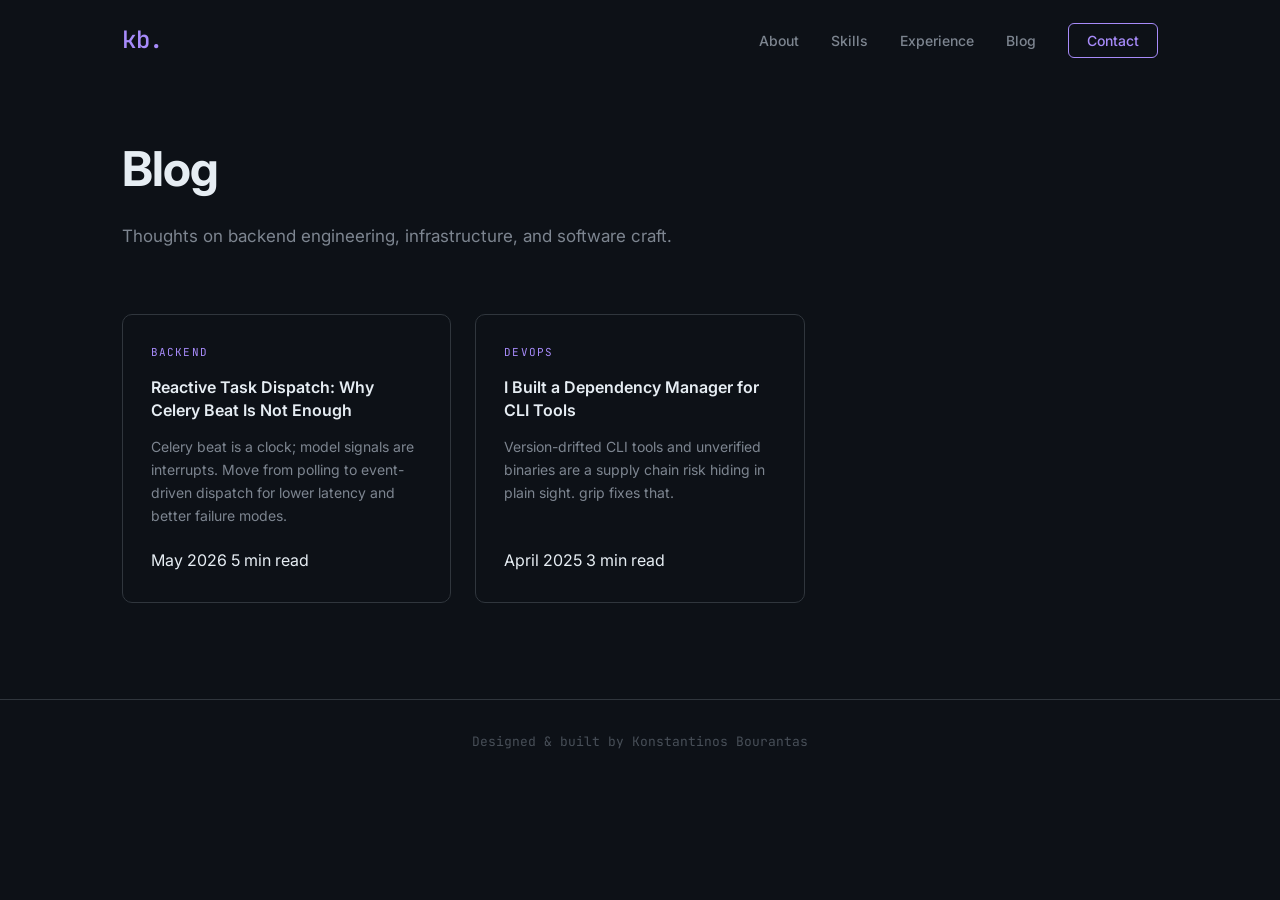
==== commit 099b387a: "celery beat post" ====
--- a/blog/index.html
+++ b/blog/index.html
@@ -60,6 +60,16 @@
   -->
   <div class="blog-listing" id="posts">
 
+    <a href="posts/reactive-task-dispatch.html" class="blog-card">
+      <span class="blog-tag">Backend</span>
+      <h3>Reactive Task Dispatch: Why Celery Beat Is Not Enough</h3>
+      <p>Celery beat is a clock; model signals are interrupts. Move from polling to event-driven dispatch for lower latency and better failure modes.</p>
+      <div class="card-meta">
+        <span>May 2026</span>
+        <span>5 min read</span>
+      </div>
+    </a>
+
     <a href="posts/grip-cli-dependency-manager.html" class="blog-card">
       <span class="blog-tag">DevOps</span>
       <h3>I Built a Dependency Manager for CLI Tools</h3>
